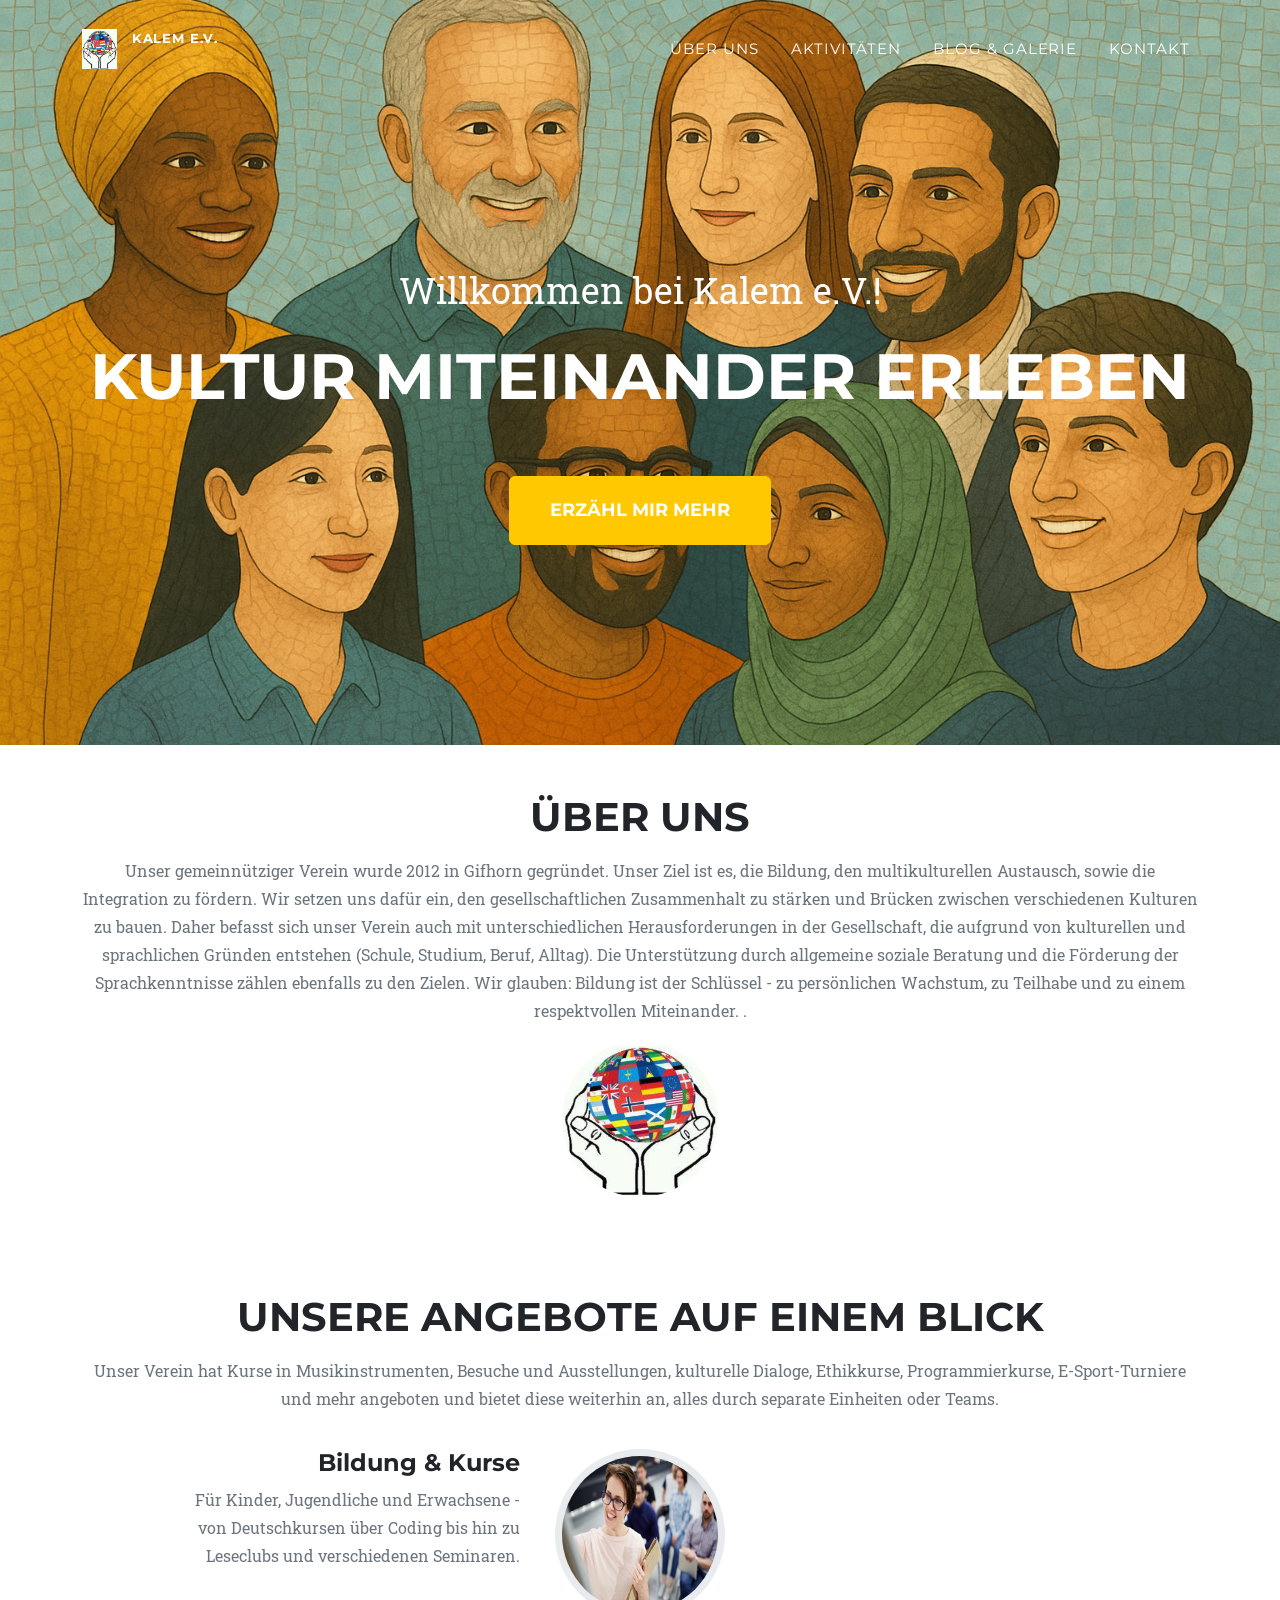
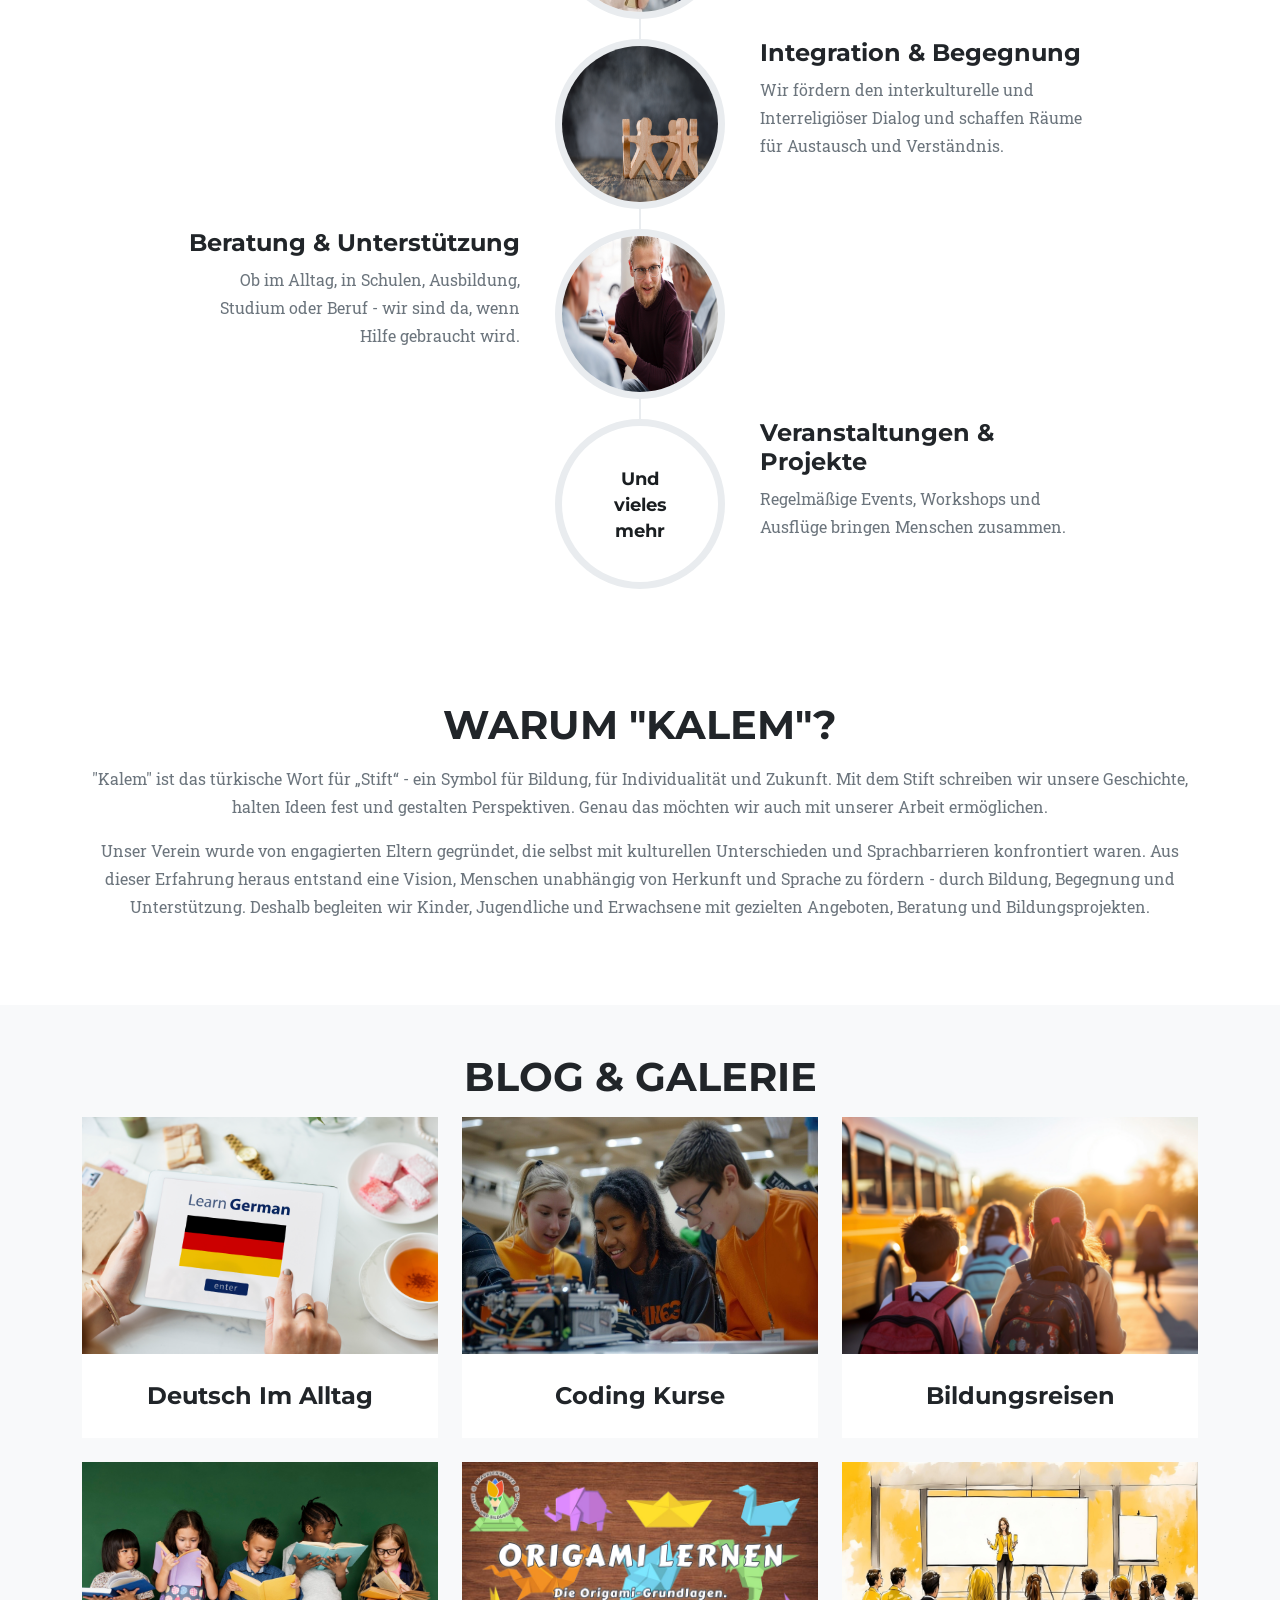
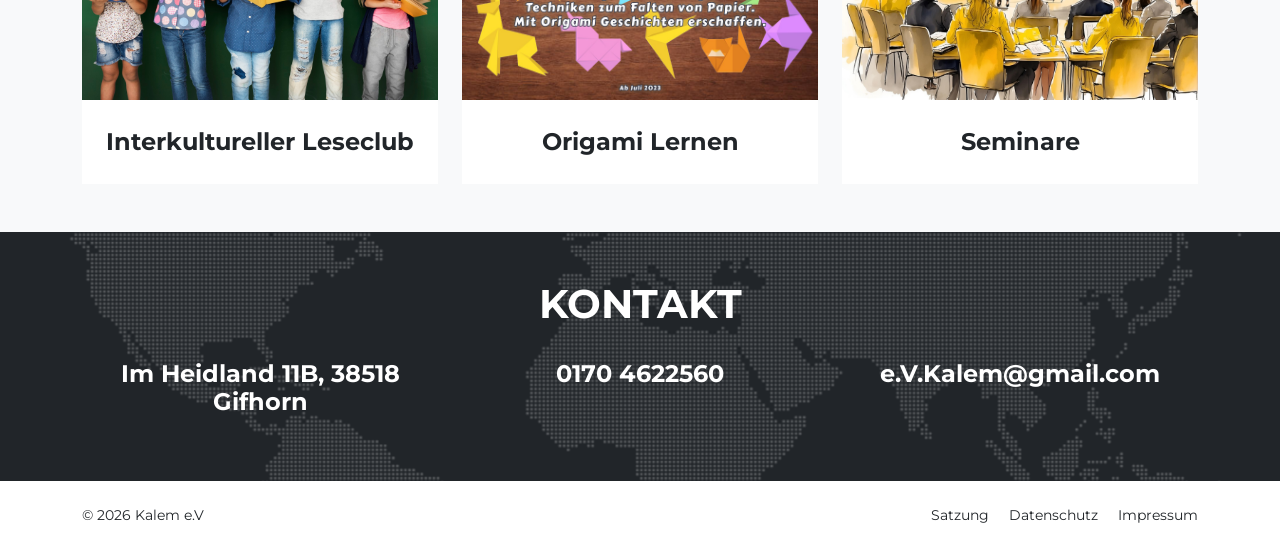
==== index.html @ 720f20ad "change theme" ====
<!DOCTYPE html>
<html lang="de">
<head>
    <meta charset="utf-8" />
    <meta name="viewport" content="width=device-width, initial-scale=1, shrink-to-fit=no" />
    <meta name="description" content="" />
    <meta name="author" content="NT" />
    <title>Kalem e.V.</title>
    <!-- Favicon-->
    <link rel="icon" type="image/x-icon" href="images/favicon.png" />
    <!-- Font Awesome icons (free version)-->
    <script src="https://use.fontawesome.com/releases/v6.3.0/js/all.js" crossorigin="anonymous"></script>
    <!-- Google fonts-->
    <link href="https://fonts.googleapis.com/css?family=Montserrat:400,700" rel="stylesheet" type="text/css" />
    <link href="https://fonts.googleapis.com/css?family=Roboto+Slab:400,100,300,700" rel="stylesheet" type="text/css" />
    <!-- Core theme CSS (includes Bootstrap)-->
    <link href="css/styles.css" rel="stylesheet" />
</head>
<body id="page-top">
<!-- Navigation-->
<nav class="navbar navbar-expand-lg navbar-dark fixed-top" id="mainNav">
    <div class="container">
        <a class="navbar-brand text-white" style="font-size: small" href="#page-top">
            <img src="images/logo.png" style="border: 0; float: left; margin-right: 15px" alt="">
            <span>Kalem e.V.</span>
        </a>
        <button class="navbar-toggler" type="button" data-bs-toggle="collapse" data-bs-target="#navbarResponsive" aria-controls="navbarResponsive" aria-expanded="false" aria-label="Toggle navigation">
            <i class="fas fa-bars ms-1"></i>
        </button>
        <div class="collapse navbar-collapse" id="navbarResponsive">
            <ul class="navbar-nav text-uppercase ms-auto py-4 py-lg-0">
                <li class="nav-item"><a class="nav-link" href="#about">Über Uns</a></li>
                <li class="nav-item"><a class="nav-link" href="#activity">Aktivitäten</a></li>
                <li class="nav-item"><a class="nav-link" href="#portfolio">Blog & Galerie</a></li>
                <li class="nav-item"><a class="nav-link" href="#contact">Kontakt</a></li>
            </ul>
        </div>
    </div>
</nav>
<!-- Masthead-->
<header class="masthead">
    <div class="container">
        <div class="masthead-subheading">Willkommen bei Kalem e.V.!</div>
        <div class="masthead-heading text-uppercase">Kultur Miteinander Erleben</div>
        <a class="btn btn-primary btn-xl text-uppercase" href="#about">erzähl mir mehr</a>
    </div>
</header>
<!-- About-->
<section class="page-section" id="about">
    <div class="container">
        <div class="text-center">
            <h2 class="section-heading text-uppercase">Über Uns</h2>
            <div class="timeline-body">
                <p class="text-muted">Unser gemeinnütziger Verein wurde 2012 in Gifhorn gegründet. Unser Ziel ist es, die Bildung, den
                    multikulturellen Austausch, sowie die Integration zu fördern.
                    Wir setzen uns dafür ein, den gesellschaftlichen Zusammenhalt zu stärken und Brücken zwischen
                    verschiedenen Kulturen zu bauen. Daher befasst sich unser Verein auch mit unterschiedlichen
                    Herausforderungen in der Gesellschaft, die aufgrund von kulturellen und sprachlichen Gründen
                    entstehen (Schule, Studium, Beruf, Alltag). Die Unterstützung durch allgemeine soziale Beratung
                    und die Förderung der Sprachkenntnisse zählen ebenfalls zu den Zielen.
                    Wir glauben: Bildung ist der Schlüssel - zu persönlichen Wachstum, zu Teilhabe und zu einem
                    respektvollen Miteinander. .</p>
            </div>
            <img class="rounded-circle img-fluid" src="images/logo.png" style="width: 156px; height: 156px" alt="..." />
        </div>
    </div>
</section>
<!-- Services-->
<section class="page-section" id="activity">
    <div class="container">
        <div class="text-center">
            <h2 class="section-heading text-uppercase">Unsere Angebote auf einem Blick </h2>
            <div class="timeline-body" style="padding-bottom: 20px">
                <p class="text-muted">Unser Verein hat Kurse in Musikinstrumenten, Besuche und Ausstellungen, kulturelle Dialoge, Ethikkurse, Programmierkurse, E-Sport-Turniere und mehr angeboten und bietet diese weiterhin an, alles durch separate Einheiten oder Teams.</p>
            </div>
        </div>
        <ul class="timeline">
            <li>
                <div class="timeline-image">
                    <img class="rounded-circle img-fluid" src="images/coach-by-whiteboard.jpg" alt="..." />
                </div>
                <div class="timeline-panel">
                    <div class="timeline-heading">
                        <h4 class="subheading">Bildung & Kurse</h4>
                    </div>
                    <div class="timeline-body"><p class="text-muted">Für Kinder, Jugendliche und Erwachsene - von Deutschkursen über Coding bis hin zu Leseclubs und verschiedenen Seminaren.</p></div>
                </div>
            </li>
            <li class="timeline-inverted">
                <div class="timeline-image"><img class="rounded-circle img-fluid" src="images/integration.jpg" alt="..." /></div>
                <div class="timeline-panel">
                    <div class="timeline-heading">
                        <h4 class="subheading">Integration & Begegnung</h4>
                    </div>
                    <div class="timeline-body"><p class="text-muted">Wir fördern den interkulturelle und Interreligiöser Dialog und schaffen Räume für Austausch und Verständnis.</p></div>
                </div>
            </li>
            <li>
                <div class="timeline-image"><img class="rounded-circle img-fluid" src="images/people-discussing.jpg" alt="..." /></div>
                <div class="timeline-panel">
                    <div class="timeline-heading">
                        <h4 class="subheading">Beratung & Unterstützung</h4>
                    </div>
                    <div class="timeline-body"><p class="text-muted">Ob im Alltag, in Schulen, Ausbildung, Studium oder Beruf - wir sind da, wenn Hilfe gebraucht wird.</p></div>
                </div>
            </li>
            <li class="timeline-inverted">
                <div class="timeline-image">
                    <h4 style="color: #1a1e21">
                        Und
                        <br />
                        vieles
                        <br />
                        mehr
                    </h4>
                </div>
                <div class="timeline-panel">
                    <div class="timeline-heading">
                        <h4 class="subheading">Veranstaltungen & Projekte</h4>
                    </div>
                    <div class="timeline-body"><p class="text-muted">Regelmäßige Events, Workshops und Ausflüge bringen Menschen zusammen.</p></div>
                </div>
            </li>
        </ul>
    </div>
</section>

<!-- Warum-->
<section class="page-section" id="warum">
    <div class="container">
        <div class="text-center">
            <h2 class="section-heading text-uppercase"> Warum "Kalem"?</h2>
            <div class="timeline-body" style="padding-bottom: 20px">
                <p class="text-muted">"Kalem" ist das türkische Wort für „Stift“ - ein Symbol für Bildung, für Individualität und Zukunft.
                    Mit dem Stift schreiben wir unsere Geschichte, halten Ideen fest und gestalten Perspektiven.
                    Genau das möchten wir auch mit unserer Arbeit ermöglichen.
                </p>

                <p class="text-muted">Unser Verein wurde von engagierten Eltern gegründet, die selbst mit kulturellen Unterschieden
                    und Sprachbarrieren konfrontiert waren. Aus dieser Erfahrung heraus entstand eine Vision,
                    Menschen unabhängig von Herkunft und Sprache zu fördern - durch Bildung, Begegnung und
                    Unterstützung. Deshalb begleiten wir Kinder, Jugendliche und Erwachsene mit gezielten
                    Angeboten, Beratung und Bildungsprojekten.</p>
            </div>
        </div>
    </div>
</section>
<!-- Portfolio Grid-->
<section class="page-section bg-light" id="portfolio">
    <div class="container">
        <div class="text-center">
            <h2 class="section-heading text-uppercase">Blog & Galerie</h2>
        </div>
        <div class="row">
            <div class="col-lg-4 col-sm-6 mb-4">
                <!-- Portfolio item 1-->
                <div class="portfolio-item">
                    <a class="portfolio-link" onclick="onBlogClick('deutschImAlltag')" data-bs-toggle="modal" href="#portfolioModal">
                        <div class="portfolio-hover">
                            <div class="portfolio-hover-content"><i class="fas fa-plus fa-3x"></i></div>
                        </div>
                        <img class="img-fluid" src="images/blog/deutsch-im-alltag/00-deutsch-im-alltag.png" alt="..." />
                    </a>
                    <div class="portfolio-caption">
                        <div class="portfolio-caption-heading">Deutsch Im Alltag</div>
                    </div>
                </div>
            </div>
            <div class="col-lg-4 col-sm-6 mb-4">
                <!-- Portfolio item 2-->
                <div class="portfolio-item">
                    <a class="portfolio-link" onclick="onBlogClick('codingKurse')" data-bs-toggle="modal" href="#portfolioModal">
                        <div class="portfolio-hover">
                            <div class="portfolio-hover-content"><i class="fas fa-plus fa-3x"></i></div>
                        </div>
                        <img class="img-fluid" src="images/blog/coding-course/00-coding-course.png" alt="..." />
                    </a>
                    <div class="portfolio-caption">
                        <div class="portfolio-caption-heading">Coding Kurse</div>
                    </div>
                </div>
            </div>
            <div class="col-lg-4 col-sm-6 mb-4">
                <!-- Portfolio item 3-->
                <div class="portfolio-item">
                    <a class="portfolio-link" onclick="onBlogClick('bildungsReisen')" data-bs-toggle="modal" href="#portfolioModal">
                        <div class="portfolio-hover">
                            <div class="portfolio-hover-content"><i class="fas fa-plus fa-3x"></i></div>
                        </div>
                        <img class="img-fluid" src="images/blog/bildungsreisen/00-bildungsreisen.png" alt="..." />
                    </a>
                    <div class="portfolio-caption">
                        <div class="portfolio-caption-heading">Bildungsreisen</div>
                    </div>
                </div>
            </div>
            <div class="col-lg-4 col-sm-6 mb-4 mb-sm-0">
                <!-- Portfolio item 5-->
                <div class="portfolio-item">
                    <a class="portfolio-link" onclick="onBlogClick('InterkulturellerLeseclub')" data-bs-toggle="modal" href="#portfolioModal">
                        <div class="portfolio-hover">
                            <div class="portfolio-hover-content"><i class="fas fa-plus fa-3x"></i></div>
                        </div>
                        <img class="img-fluid" src="images/blog/interkultureller-leseclub/00-interkultureller-leseclub.jpg" alt="..." />
                    </a>
                    <div class="portfolio-caption">
                        <div class="portfolio-caption-heading">Interkultureller Leseclub</div>
                    </div>
                </div>
            </div>
            <div class="col-lg-4 col-sm-6 mb-4 mb-lg-0">
                <!-- Portfolio item 4-->
                <div class="portfolio-item">
                    <a class="portfolio-link" onclick="onBlogClick('origamiCourse')" data-bs-toggle="modal" href="#portfolioModal">
                        <div class="portfolio-hover">
                            <div class="portfolio-hover-content"><i class="fas fa-plus fa-3x"></i></div>
                        </div>
                        <img class="img-fluid" src="images/blog/origami-course/00-origami-course.png" alt="..." />
                    </a>
                    <div class="portfolio-caption">
                        <div class="portfolio-caption-heading">Origami Lernen</div>
                    </div>
                </div>
            </div>
            <div class="col-lg-4 col-sm-6">
                <!-- Portfolio item 6-->
                <div class="portfolio-item">
                    <a class="portfolio-link" onclick="onBlogClick('seminare')" data-bs-toggle="modal" href="#portfolioModal">
                        <div class="portfolio-hover">
                            <div class="portfolio-hover-content"><i class="fas fa-plus fa-3x"></i></div>
                        </div>
                        <img class="img-fluid" src="images/blog/seminare/00-seminare.jpg" alt="..." />
                    </a>
                    <div class="portfolio-caption">
                        <div class="portfolio-caption-heading">Seminare</div>
                    </div>
                </div>
            </div>
        </div>
    </div>
</section>

<!-- Contact-->
<section class="page-section" id="contact">
    <div class="container">
        <div class="text-center">
            <h2 class="section-heading text-uppercase">KONTAKT</h2>
        </div>
        <div class="row text-center">
            <div class="col-md-4">
                        <span class="fa-stack fa-4x">
                            <i class="fas fa-location-dot fa-stack-1x fa-inverse"></i>
                        </span>
                <h4 class="my-3 text-white">Im Heidland 11B, 38518 Gifhorn</h4>
            </div>
            <div class="col-md-4">
                        <span class="fa-stack fa-4x">
                            <i class="fas fa-phone fa-stack-1x fa-inverse"></i>
                        </span>
                <h4 class="my-3 text-white">0170 4622560</h4>
            </div>
            <div class="col-md-4">
                        <span class="fa-stack fa-4x">
                            <i class="fas fa-at fa-stack-1x fa-inverse"></i>
                        </span>
                <h4 class="my-3 text-white">e.V.Kalem@gmail.com</h4>
            </div>
        </div>
    </div>
</section>
<!-- Footer-->
<footer class="footer py-4">
    <div class="container">
        <div class="row align-items-center">
            <div class="col-lg-4 text-lg-start">&copy; <span id="year">2025</span> Kalem e.V</div>
            <div class="col-lg-4 my-3 my-lg-0">
                <!--<a class="btn btn-dark btn-social mx-2" href="#!" aria-label="Twitter"><i class="fab fa-twitter"></i></a>
                <a class="btn btn-dark btn-social mx-2" href="#!" aria-label="Facebook"><i class="fab fa-facebook-f"></i></a>
                <a class="btn btn-dark btn-social mx-2" href="#!" aria-label="LinkedIn"><i class="fab fa-linkedin-in"></i></a>-->
            </div>
            <div class="col-lg-4 text-lg-end">
                <a class="link-dark text-decoration-none me-3" data-bs-toggle="modal" href="#satzungModal">Satzung</a>
                <a class="link-dark text-decoration-none me-3" data-bs-toggle="modal" href="#datenschutzModal">Datenschutz</a>
                <a class="link-dark text-decoration-none" data-bs-toggle="modal" href="#impressumModal">Impressum</a>
            </div>
        </div>
    </div>
</footer>

<!-- MODALS --------------------------------------------------------------------------------------------------->

<!-- Blog & Gallery modal popup-->
<div class="portfolio-modal modal fade" id="portfolioModal" tabindex="-1" role="dialog" aria-hidden="true">
    <div class="modal-dialog">
        <div class="modal-content">
            <div class="close-modal" data-bs-dismiss="modal" style="z-index: 1; position: absolute;">
                <img src="images/close-icon.svg" alt="Close modal" />
            </div>
            <div class="container">
                <div class="row justify-content-center">
                    <div class="col-lg-8">
                        <div class="modal-body">
                            <h2 id="blog-modal-title" class="text-uppercase"></h2>
                            <img id="blog-modal-image" class="img-fluid d-block mx-auto" src="" alt="..." />
                            <div class="d-flex justify-content-between" style="margin-bottom: 1rem">
                                <button type="button" class="btn btn-outline-dark" onclick="showPrevBlogImage()">
                                    <i class="fas fa-angle-left"></i>
                                    <i class="fas fa-angle-left"></i>
                                    <i class="fas fa-angle-left"></i>
                                </button>
                                <h4 id="image-number"></h4>
                                <button type="button" class="btn btn-outline-dark" onclick="showNextBlogImage()">
                                    <i class="fas fa-angle-right"></i>
                                    <i class="fas fa-angle-right"></i>
                                    <i class="fas fa-angle-right"></i>
                                </button>
                            </div>
                            <p id="blog-modal-description"></p>
                            <div class="modal-footer d-flex justify-content-between">
                                <div class="blog-share d-flex"></div>
                                <span class="date">
                                            <i class="far fa-calendar-alt"></i>
                                            <span id="blog-modal-date"></span>
                                        </span>
                            </div>
                            <button class="btn btn-primary btn-xl text-uppercase" data-bs-dismiss="modal" type="button">
                                <i class="fas fa-xmark me-1"></i>
                                Schließen
                            </button>
                        </div>
                    </div>
                </div>
            </div>
        </div>
    </div>
</div>

<!-- Satzung modal popup-->
<div class="portfolio-modal modal fade" id="satzungModal" tabindex="-1" role="dialog" aria-hidden="true">
    <div class="modal-dialog">
        <div class="modal-content">
            <div class="close-modal" data-bs-dismiss="modal" style="z-index: 1; position: absolute;">
                <img src="images/close-icon.svg" alt="Close modal" />
            </div>
            <div class="container">
                <div class="row justify-content-center">
                    <div class="col-lg-8">
                        <div class="modal-body">
                            <h2 class="text-uppercase">Satzung</h2>
                            <p>---</p>
                            <h3>§1</h3>
                            <h3>---</h3>
                            <p><strong>1.</strong> ---<br>
                                <strong>2</strong>. ---<br>
                            </p>
                            <h3>§2</h3>
                            <h3>---</h3>
                            <p>---</p>
                            <button class="btn btn-primary btn-xl text-uppercase" data-bs-dismiss="modal" type="button">
                                <i class="fas fa-xmark me-1"></i>
                                schließen
                            </button>
                        </div>
                    </div>
                </div>
            </div>
        </div>
    </div>
</div>

<!-- Datenschutz modal popup-->
<div class="portfolio-modal modal fade" id="datenschutzModal" tabindex="-1" role="dialog" aria-hidden="true">
    <div class="modal-dialog">
        <div class="modal-content">
            <div class="close-modal" data-bs-dismiss="modal" style="z-index: 1; position: absolute;">
                <img src="images/close-icon.svg" alt="Close modal" />
            </div>
            <div class="container">
                <div class="row justify-content-center">
                    <div class="col-lg-8">
                        <div class="modal-body">
                            <h2 class="text-uppercase">Datenschutz</h2>
                            <p class="item-intro text-muted">---</p>
                            <button class="btn btn-primary btn-xl text-uppercase" data-bs-dismiss="modal" type="button">
                                <i class="fas fa-xmark me-1"></i>
                                schließen
                            </button>
                        </div>
                    </div>
                </div>
            </div>
        </div>
    </div>
</div>

<!-- Impressum modal popup-->
<div class="portfolio-modal modal fade" id="impressumModal" tabindex="-1" role="dialog" aria-hidden="true">
    <div class="modal-dialog">
        <div class="modal-content">
            <div class="close-modal" data-bs-dismiss="modal" style="z-index: 1; position: absolute;">
                <img src="images/close-icon.svg" alt="Close modal" />
            </div>
            <div class="container">
                <div class="row justify-content-center">
                    <div class="col-lg-8">
                        <div class="modal-body">
                            <h2 class="text-uppercase">Impressum</h2>
                            <p class="item-intro text-muted">---</p>
                            <button class="btn btn-primary btn-xl text-uppercase" data-bs-dismiss="modal" type="button">
                                <i class="fas fa-xmark me-1"></i>
                                schließen
                            </button>
                        </div>
                    </div>
                </div>
            </div>
        </div>
    </div>
</div>

<!-- Bootstrap core JS -->
<script src="https://cdn.jsdelivr.net/npm/bootstrap@5.2.3/dist/js/bootstrap.bundle.min.js"></script>
<!-- Core JS -->
<script src="js/blog.js"></script>
<script src="js/scripts.js"></script>
<!-- * * * * * * * * * * * * * * * * * * * * * * * * * * * * * * * * * * * * * * * * -->
</body>
</html>
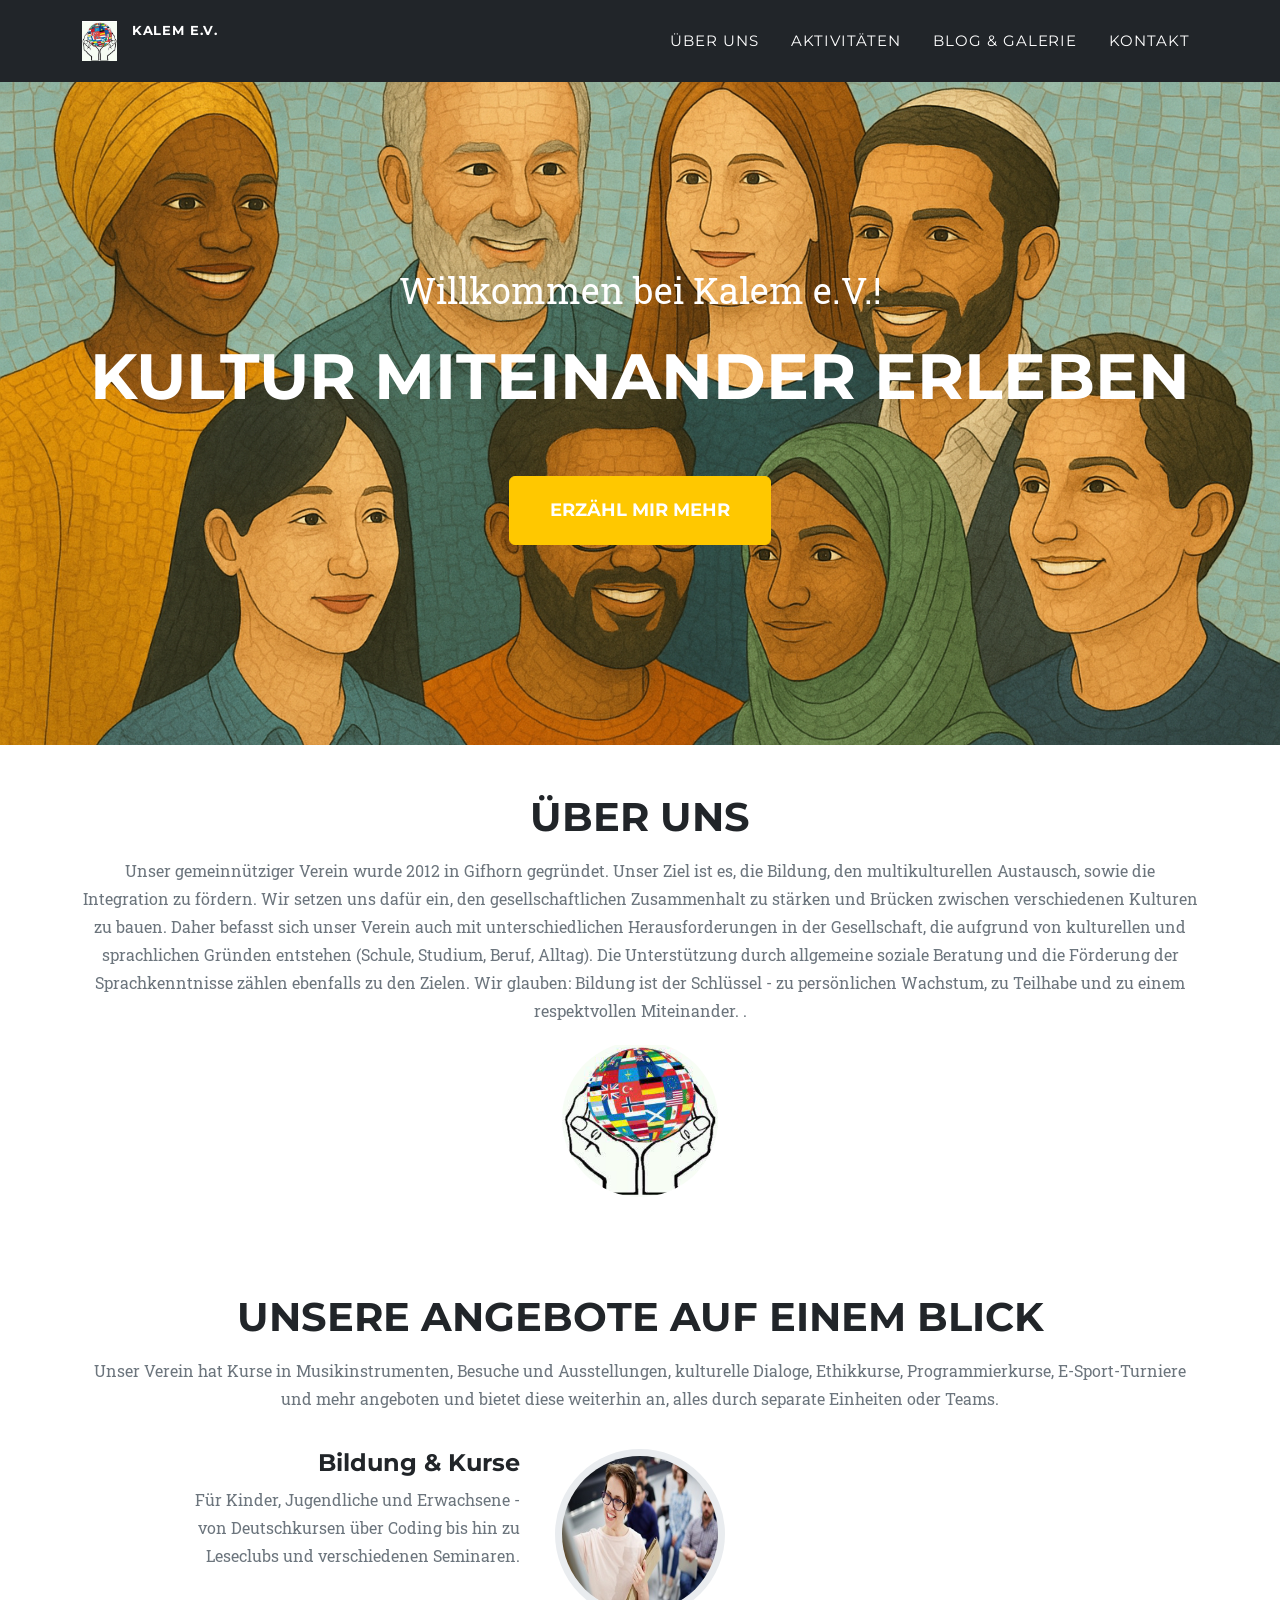
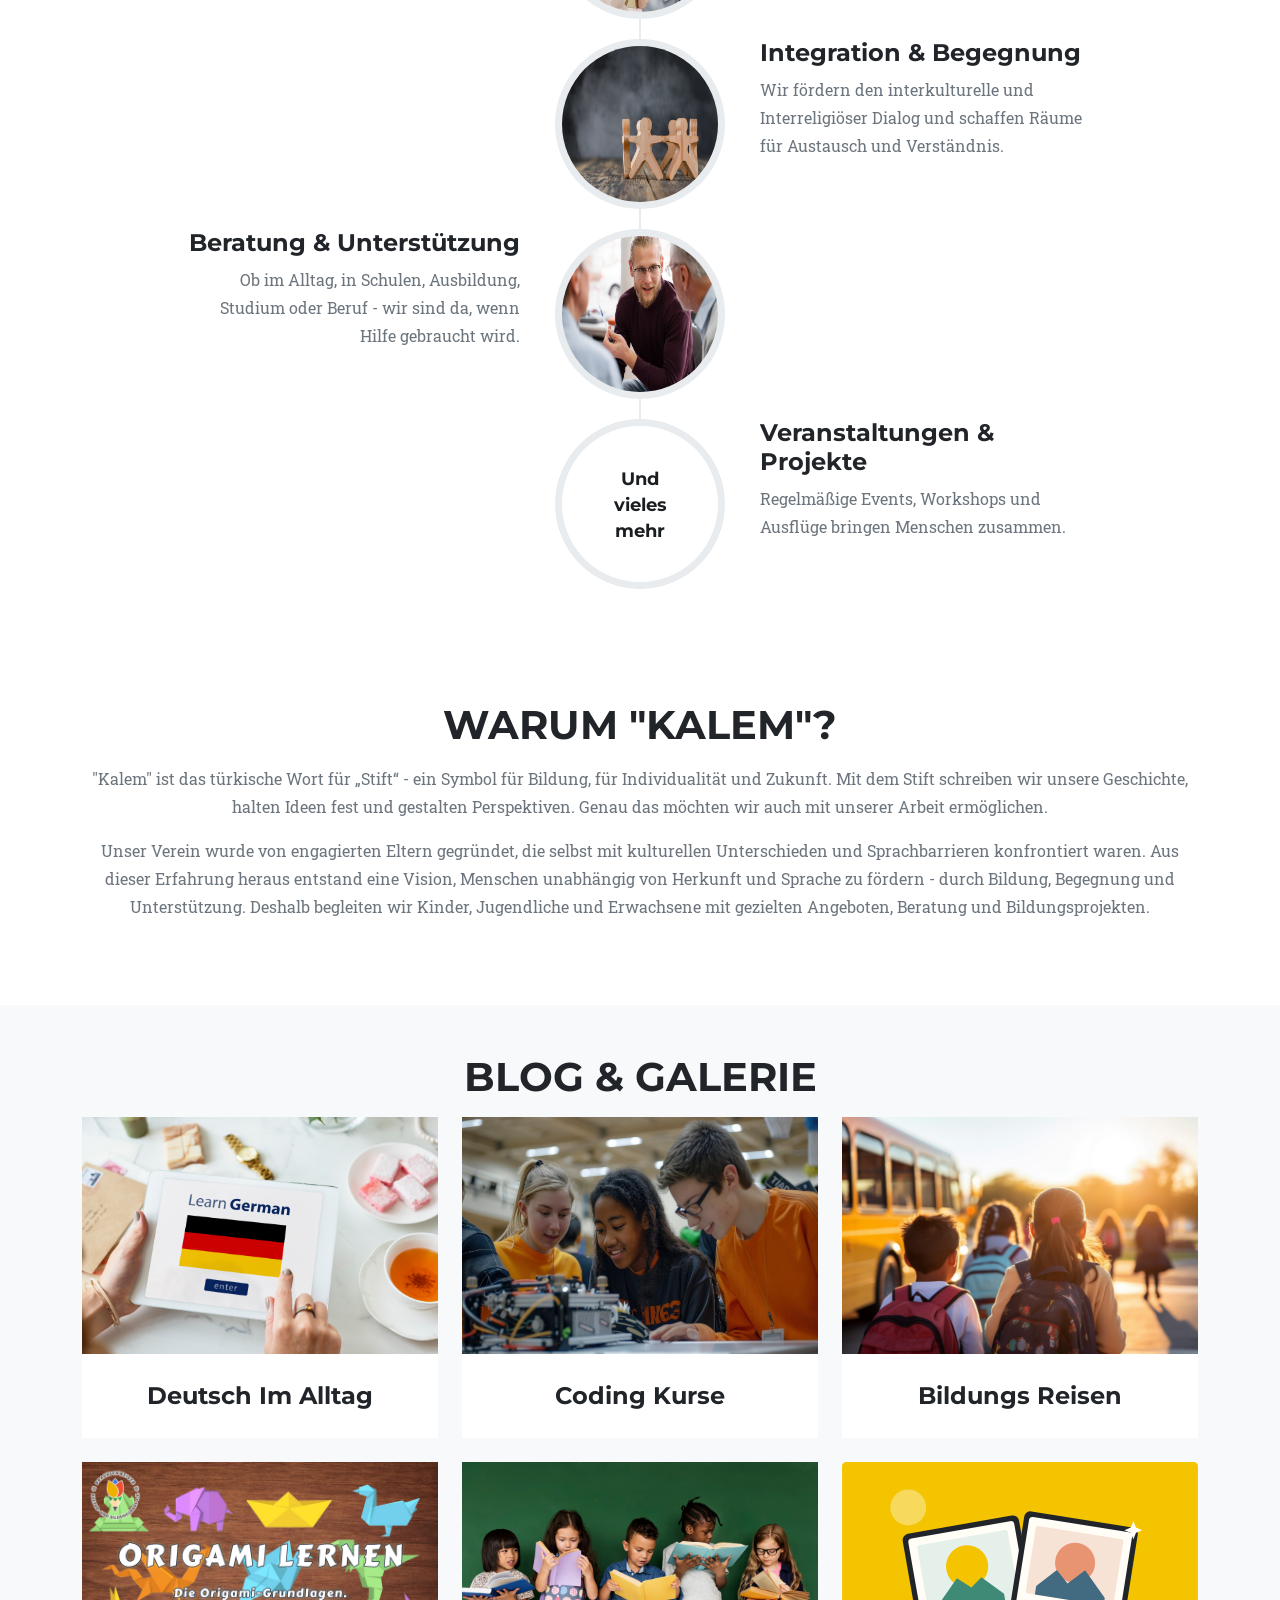
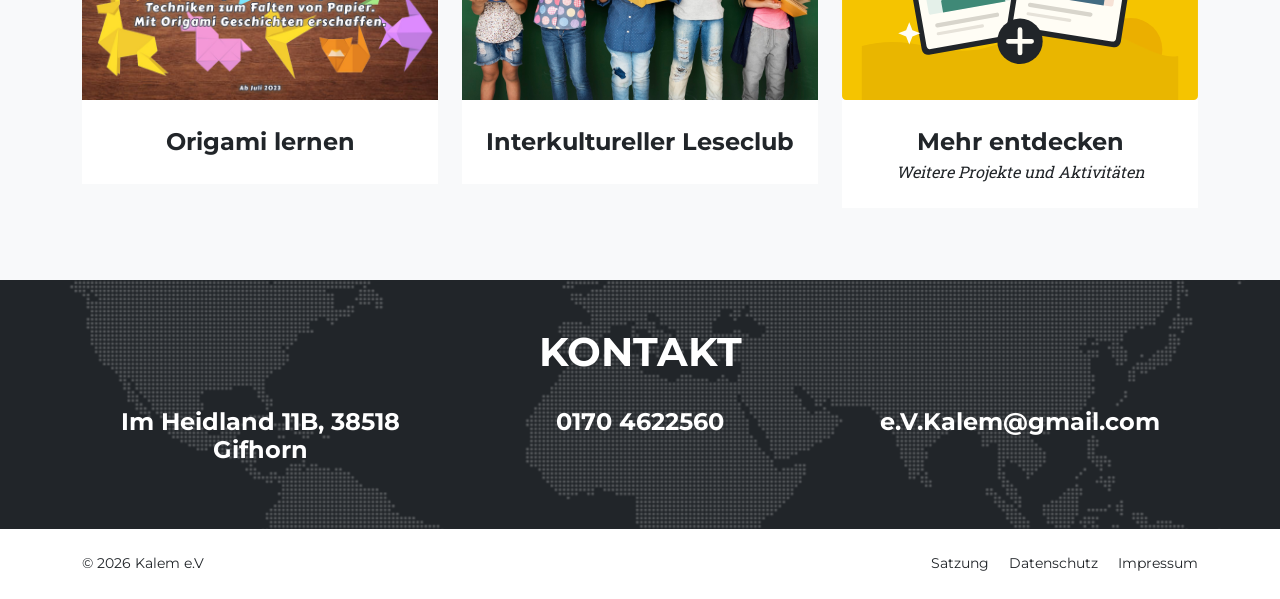
==== commit 64ffb8de: "add datenschutz" ====
--- a/index.html
+++ b/index.html
@@ -151,88 +151,19 @@
         <div class="text-center">
             <h2 class="section-heading text-uppercase">Blog & Galerie</h2>
         </div>
-        <div class="row">
+        <div class="row" id="portfolio-items" aria-live="polite">
+            <p class="col-12 text-center portfolio-loading">Beiträge werden geladen...</p>
             <div class="col-lg-4 col-sm-6 mb-4">
-                <!-- Portfolio item 1-->
                 <div class="portfolio-item">
-                    <a class="portfolio-link" onclick="onBlogClick('deutschImAlltag')" data-bs-toggle="modal" href="#portfolioModal">
+                    <a class="portfolio-link portfolio-more" href="#allPortfolioModal" data-bs-toggle="modal" aria-label="Alle Projekte anzeigen">
                         <div class="portfolio-hover">
                             <div class="portfolio-hover-content"><i class="fas fa-plus fa-3x"></i></div>
                         </div>
-                        <img class="img-fluid" src="images/blog/deutsch-im-alltag/00-deutsch-im-alltag.png" alt="..." />
+                        <img class="img-fluid" src="images/blog/more-projects.svg" alt="Illustration weiterer Projekte" />
                     </a>
                     <div class="portfolio-caption">
-                        <div class="portfolio-caption-heading">Deutsch Im Alltag</div>
-                    </div>
-                </div>
-            </div>
-            <div class="col-lg-4 col-sm-6 mb-4">
-                <!-- Portfolio item 2-->
-                <div class="portfolio-item">
-                    <a class="portfolio-link" onclick="onBlogClick('codingKurse')" data-bs-toggle="modal" href="#portfolioModal">
-                        <div class="portfolio-hover">
-                            <div class="portfolio-hover-content"><i class="fas fa-plus fa-3x"></i></div>
-                        </div>
-                        <img class="img-fluid" src="images/blog/coding-course/00-coding-course.png" alt="..." />
-                    </a>
-                    <div class="portfolio-caption">
-                        <div class="portfolio-caption-heading">Coding Kurse</div>
-                    </div>
-                </div>
-            </div>
-            <div class="col-lg-4 col-sm-6 mb-4">
-                <!-- Portfolio item 3-->
-                <div class="portfolio-item">
-                    <a class="portfolio-link" onclick="onBlogClick('bildungsReisen')" data-bs-toggle="modal" href="#portfolioModal">
-                        <div class="portfolio-hover">
-                            <div class="portfolio-hover-content"><i class="fas fa-plus fa-3x"></i></div>
-                        </div>
-                        <img class="img-fluid" src="images/blog/bildungsreisen/00-bildungsreisen.png" alt="..." />
-                    </a>
-                    <div class="portfolio-caption">
-                        <div class="portfolio-caption-heading">Bildungsreisen</div>
-                    </div>
-                </div>
-            </div>
-            <div class="col-lg-4 col-sm-6 mb-4 mb-sm-0">
-                <!-- Portfolio item 5-->
-                <div class="portfolio-item">
-                    <a class="portfolio-link" onclick="onBlogClick('InterkulturellerLeseclub')" data-bs-toggle="modal" href="#portfolioModal">
-                        <div class="portfolio-hover">
-                            <div class="portfolio-hover-content"><i class="fas fa-plus fa-3x"></i></div>
-                        </div>
-                        <img class="img-fluid" src="images/blog/interkultureller-leseclub/00-interkultureller-leseclub.jpg" alt="..." />
-                    </a>
-                    <div class="portfolio-caption">
-                        <div class="portfolio-caption-heading">Interkultureller Leseclub</div>
-                    </div>
-                </div>
-            </div>
-            <div class="col-lg-4 col-sm-6 mb-4 mb-lg-0">
-                <!-- Portfolio item 4-->
-                <div class="portfolio-item">
-                    <a class="portfolio-link" onclick="onBlogClick('origamiCourse')" data-bs-toggle="modal" href="#portfolioModal">
-                        <div class="portfolio-hover">
-                            <div class="portfolio-hover-content"><i class="fas fa-plus fa-3x"></i></div>
-                        </div>
-                        <img class="img-fluid" src="images/blog/origami-course/00-origami-course.png" alt="..." />
-                    </a>
-                    <div class="portfolio-caption">
-                        <div class="portfolio-caption-heading">Origami Lernen</div>
-                    </div>
-                </div>
-            </div>
-            <div class="col-lg-4 col-sm-6">
-                <!-- Portfolio item 6-->
-                <div class="portfolio-item">
-                    <a class="portfolio-link" onclick="onBlogClick('seminare')" data-bs-toggle="modal" href="#portfolioModal">
-                        <div class="portfolio-hover">
-                            <div class="portfolio-hover-content"><i class="fas fa-plus fa-3x"></i></div>
-                        </div>
-                        <img class="img-fluid" src="images/blog/seminare/00-seminare.jpg" alt="..." />
-                    </a>
-                    <div class="portfolio-caption">
-                        <div class="portfolio-caption-heading">Seminare</div>
+                        <div class="portfolio-caption-heading">Mehr entdecken</div>
+                        <div class="portfolio-caption-subheading">Weitere Projekte und Aktivitäten</div>
                     </div>
                 </div>
             </div>
@@ -368,6 +299,64 @@
     </div>
 </div>
 
+<!-- All portfolio items modal-->
+<div class="portfolio-modal modal fade" id="allPortfolioModal" tabindex="-1" role="dialog" aria-hidden="true">
+    <div class="modal-dialog modal-xl">
+        <div class="modal-content">
+            <button class="close-modal" type="button" aria-label="Schließen" onclick="closeAllProjectsModal()" style="z-index: 1; position: absolute;">
+                <img src="images/close-icon.svg" alt="Close modal" />
+            </button>
+            <div class="container-fluid" id="all-project-list-view">
+                <div class="modal-body">
+                    <h2 class="text-uppercase">Alle Projekte</h2>
+                    <div class="row" id="all-portfolio-items" aria-live="polite">
+                        <p class="col-12 text-center all-portfolio-loading">Beiträge werden geladen...</p>
+                    </div>
+                    <button class="btn btn-primary btn-xl text-uppercase" data-bs-dismiss="modal" type="button">
+                        <i class="fas fa-xmark me-1"></i>
+                        Schließen
+                    </button>
+                </div>
+            </div>
+            <div class="container d-none" id="all-project-detail-view">
+                <div class="row justify-content-center">
+                    <div class="col-lg-8">
+                        <div class="modal-body">
+                            <h2 id="all-project-title" class="text-uppercase"></h2>
+                            <img id="all-project-image" class="img-fluid d-block mx-auto" src="" alt="" />
+                            <div class="d-flex justify-content-between" style="margin-bottom: 1rem">
+                                <button type="button" class="btn btn-outline-dark" onclick="showPrevBlogImage()">
+                                    <i class="fas fa-angle-left"></i>
+                                    <i class="fas fa-angle-left"></i>
+                                    <i class="fas fa-angle-left"></i>
+                                </button>
+                                <h4 id="all-project-image-number"></h4>
+                                <button type="button" class="btn btn-outline-dark" onclick="showNextBlogImage()">
+                                    <i class="fas fa-angle-right"></i>
+                                    <i class="fas fa-angle-right"></i>
+                                    <i class="fas fa-angle-right"></i>
+                                </button>
+                            </div>
+                            <p id="all-project-description"></p>
+                            <div class="modal-footer d-flex justify-content-between">
+                                <div class="blog-share d-flex"></div>
+                                <span class="date">
+                                    <i class="far fa-calendar-alt"></i>
+                                    <span id="all-project-date"></span>
+                                </span>
+                            </div>
+                            <button class="btn btn-primary btn-xl text-uppercase" type="button" onclick="showAllProjectsList()">
+                                <i class="fas fa-arrow-left me-1"></i>
+                                Zurück zu allen Projekten
+                            </button>
+                        </div>
+                    </div>
+                </div>
+            </div>
+        </div>
+    </div>
+</div>
+
 <!-- Datenschutz modal popup-->
 <div class="portfolio-modal modal fade" id="datenschutzModal" tabindex="-1" role="dialog" aria-hidden="true">
     <div class="modal-dialog">
@@ -380,7 +369,39 @@
                     <div class="col-lg-8">
                         <div class="modal-body">
                             <h2 class="text-uppercase">Datenschutz</h2>
-                            <p class="item-intro text-muted">---</p>
+                            <br>
+                            <h3>1. Verantwortlicher</h3>
+                            <p>Verantwortlicher im Sinne der Datenschutz-Grundverordnung (DSGVO) ist:</p>
+                            <p><strong>Kalem e&#46;V&#46;</strong></p>
+                            <p>Im Heidland 11B, 38518 Gifhor</p>
+                            <p>Vertreten durch den Vorstand: </p>
+                            <p>E-Mail: e.V.Kalem@gmail.com</p>
+                            <h3>2. Allgemeine Hinweise</h3>
+                            <p>Der Schutz Ihrer persönlichen Daten ist uns wichtig. Diese Website kann in der Regel ohne Angabe personenbezogener Daten genutzt werden. Soweit auf unseren Seiten personenbezogene Daten erhoben werden, erfolgt dies stets auf freiwilliger Basis.</p>
+                            <p>Wir behandeln Ihre personenbezogenen Daten vertraulich und entsprechend der gesetzlichen Datenschutzvorschriften (insbesondere DSGVO und BDSG) sowie dieser Datenschutzerklärung.</p>
+                            <h3>3. Hosting</h3>
+                            <p>Unsere Website wird über GitHub Pages gehostet.</p>
+                            <p>Anbieter ist GitHub Inc., 88 Colin P Kelly Jr St, San Francisco, CA 94107, USA.</p>
+                            <p>GitHub verarbeitet zur Bereitstellung der Website technische Daten (z. B. IP-Adressen) in Server-Logfiles. Diese Daten werden ausschließlich zum Zweck des sicheren und effizienten Betriebs der Website verwendet. Weitere Informationen finden Sie in der Datenschutzerklärung von GitHub:</p>
+                            <p><a href="https://docs.github.com/en/site-policy/privacy-policies/github-privacy-statement">https://docs.github.com/en/site-policy/privacy-policies/github-privacy-statement</a></p>
+                            <h3>4. Datenerhebung auf dieser Website</h3>
+                            <p>Wir erheben oder speichern keine personenbezogenen Daten der Besucher.</p>
+                            <p>Es gibt keine Kontaktformulare, keine Registrierungsmöglichkeiten und keine Analyse- oder Tracking-Tools.</p>
+                            <h3>5. Cookies</h3>
+                            <p>Unsere Website verwendet keine Cookies.</p>
+                            <h3>6. Eingebettete Inhalte und externe Dienste</h3>
+                            <p>Auf dieser Website sind keine eingebetteten Inhalte (z. B. Videos, Karten, etc.) integriert.</p>
+                            <p>Wir verlinken lediglich auf unser Instagram-Profil. Beim Anklicken des Links wird der Dienst von Instagram aufgerufen. Bitte beachten Sie die Datenschutzbestimmungen von Instagram (Meta Platforms Ireland Ltd., Dublin, Irland):</p>
+                            <p><a href="https://privacycenter.instagram.com/policy">https://privacycenter.instagram.com/policy</a></p>
+                            <h3>7. Ihre Rechte auf Auskunft, Berichtigung, Sperre, Löschung und Widerspruch</h3>
+                            <p>Sie haben das Recht, jederzeit Auskunft über Ihre bei uns gespeicherten personenbezogenen Daten zu erhalten. Ebenso haben Sie das Recht auf:</p>
+                            <p>• Recht auf Auskunft (§15 DSVGO): Sie können eine Bestätigung darüber verlangen, ob Ihre Daten verarbeitet werden. </p>
+                            <p>• Recht auf Löschung (§17 DSVGO): Sofern Sie Ihre Einwilligung widerrufen haben oder Widerspruch gegen die Verarbeitung Ihrer personenbezogenen Daten eingelegt haben (und keine vorrangigen Gründe für die Verarbeitung vorliegen), oder Ihre personenbezogenen Daten für die Zwecke der Verarbeitung nicht mehr notwendig sind oder eine entsprechende Verpflichtung besteht oder Ihre personenbezogenen Daten unrechtmäßig verarbeitet wurden, haben Sie das Recht, die Löschung Ihrer zu verlangen.</p>
+                            <p>• Recht auf Einschränkung der Verarbeitung (§18 DSVGO): Sie haben das Recht, die Einschränkung der Verarbeitung Ihrer personenbezogenen Daten zu verlangen.</p>
+                            <p>Um Ihre Recht aus der DSGVO geltend zu machen, können Sie uns kontaktieren per E-Mail: e.V.Kalem@gmail.com</p>
+                            <h3>8. Änderungen dieser Datenschutzerklärung</h3>
+                            <p>Wir behalten uns vor, diese Datenschutzerklärung gelegentlich anzupassen, um sie an aktuelle rechtliche Anforderungen oder Änderungen unserer Website anzupassen.</p>
+                            <p>Für Ihren erneuten Besuch gilt dann die jeweils aktuelle Version.</p>
                             <button class="btn btn-primary btn-xl text-uppercase" data-bs-dismiss="modal" type="button">
                                 <i class="fas fa-xmark me-1"></i>
                                 schließen
@@ -405,7 +426,18 @@
                     <div class="col-lg-8">
                         <div class="modal-body">
                             <h2 class="text-uppercase">Impressum</h2>
-                            <p class="item-intro text-muted">---</p>
+                            <p><strong>Kalem e.V.</strong></p>
+                            <p>Im Heidland 11B </p>
+                            <p>38518 Gifhorn</p>
+                            <br>
+                            <p>Vertreten durch den Vorstand:</p>
+                            <p> (1. Vorsitzender)</p>
+                            <br>
+                            <p>E-Mail: e.V.Kalem@gmail.com</p>
+                            <p>Telefon: 0170 462 25 60</p>
+                            <br>
+                            <p>Eingetragen im Vereinsregister:</p>
+                            <p>Amtsgericht ...</p>
                             <button class="btn btn-primary btn-xl text-uppercase" data-bs-dismiss="modal" type="button">
                                 <i class="fas fa-xmark me-1"></i>
                                 schließen
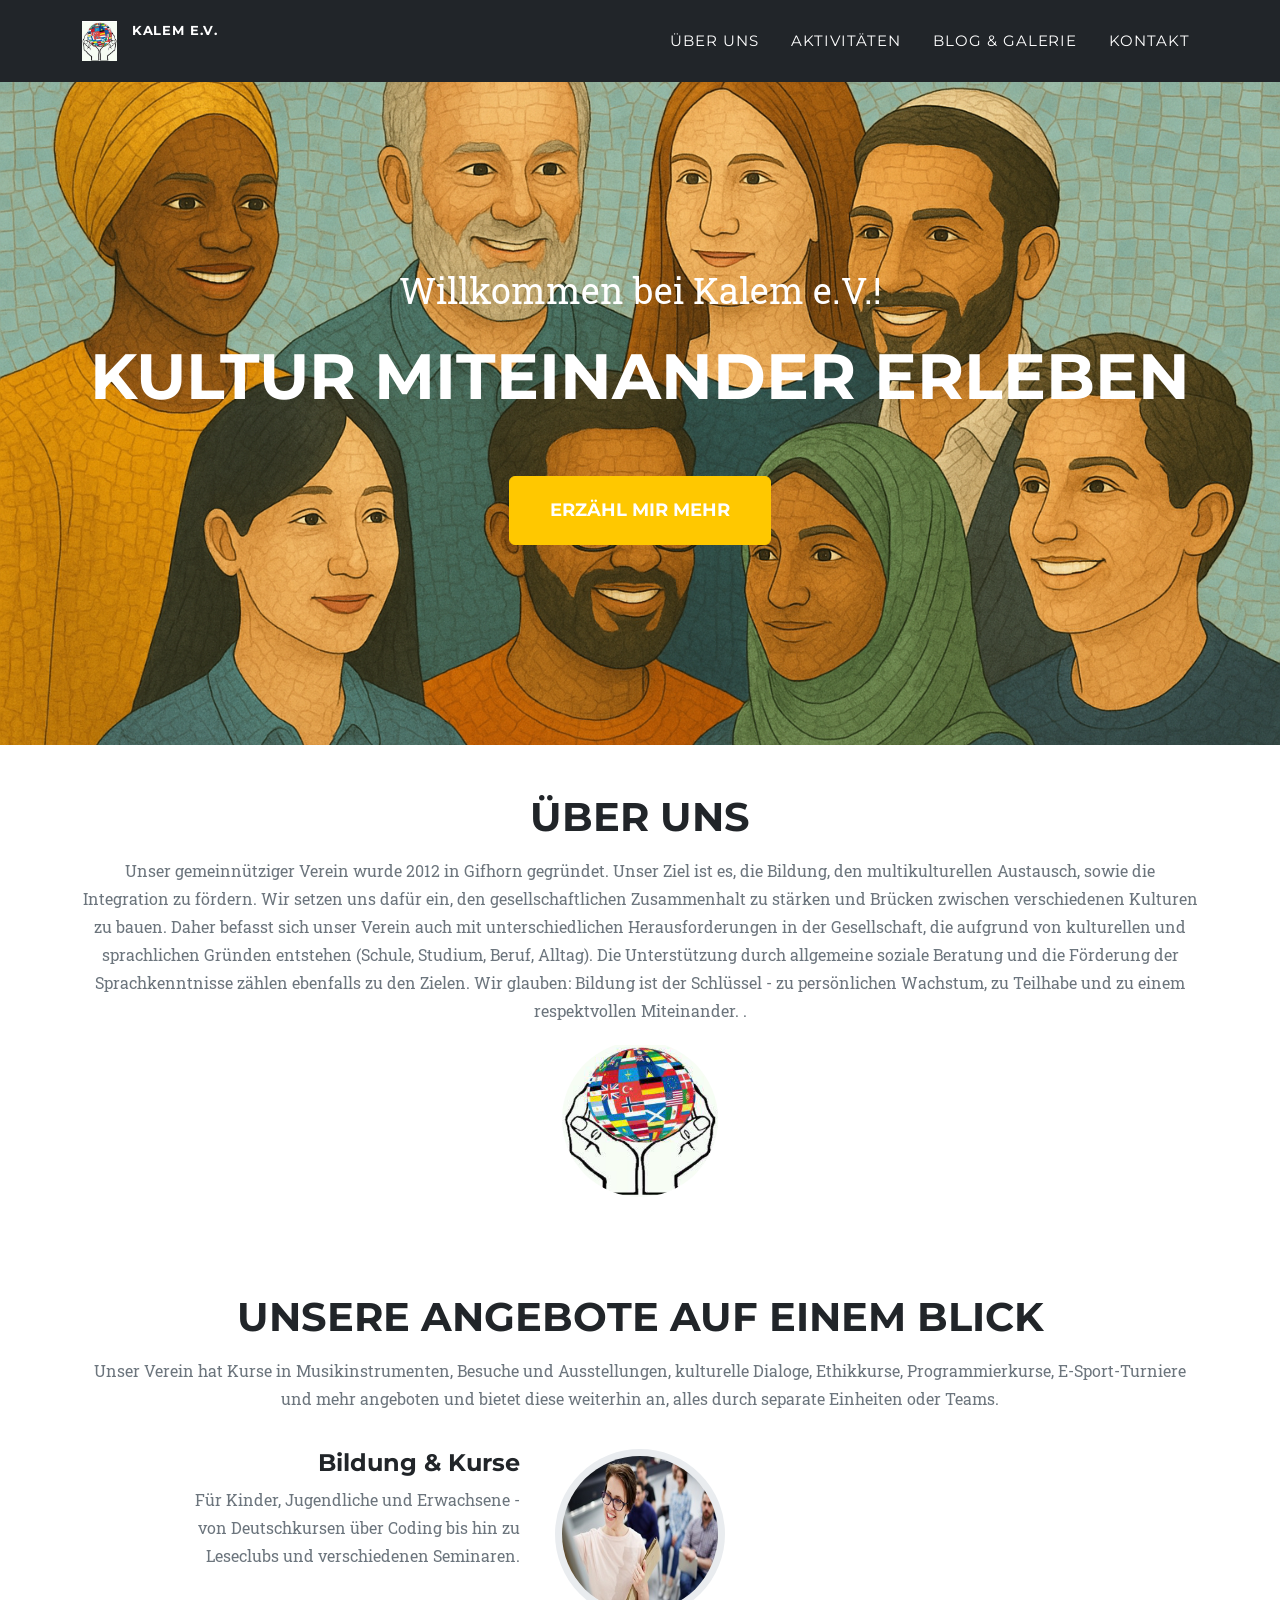
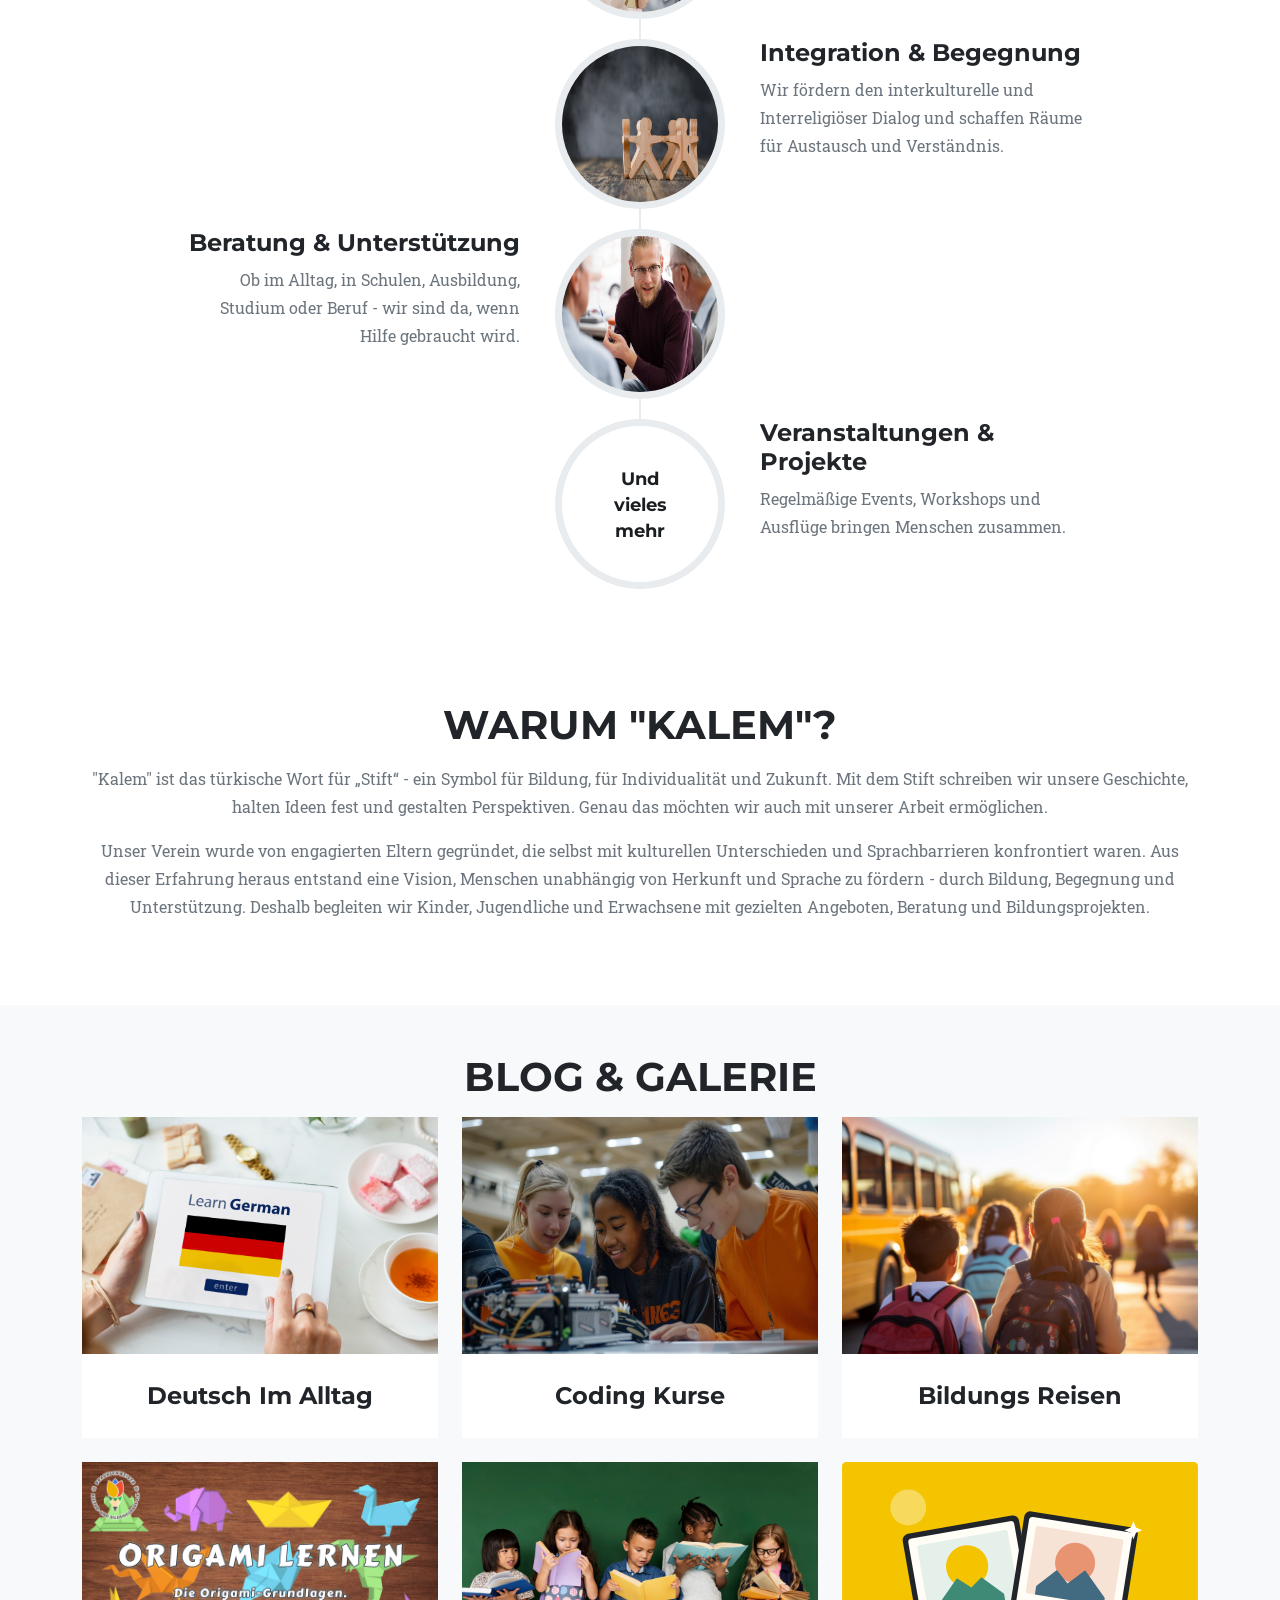
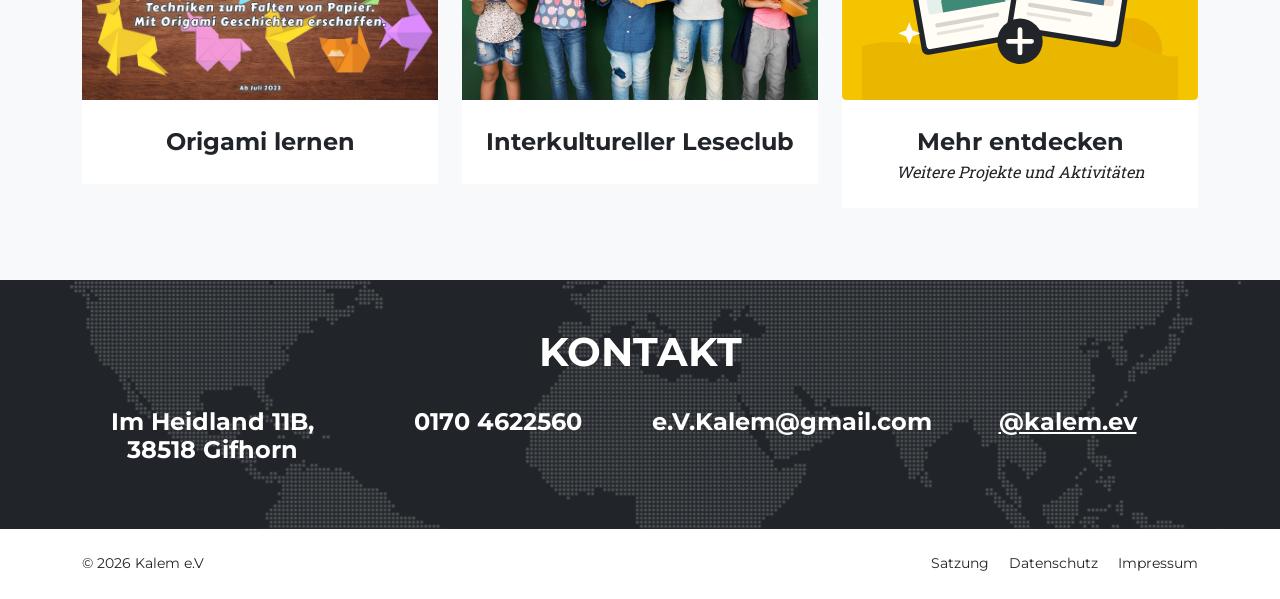
==== commit 0df4d1ef: "add instagram" ====
--- a/index.html
+++ b/index.html
@@ -178,23 +178,29 @@
             <h2 class="section-heading text-uppercase">KONTAKT</h2>
         </div>
         <div class="row text-center">
-            <div class="col-md-4">
+            <div class="col-md-3">
                         <span class="fa-stack fa-4x">
                             <i class="fas fa-location-dot fa-stack-1x fa-inverse"></i>
                         </span>
                 <h4 class="my-3 text-white">Im Heidland 11B, 38518 Gifhorn</h4>
             </div>
-            <div class="col-md-4">
+            <div class="col-md-3">
                         <span class="fa-stack fa-4x">
                             <i class="fas fa-phone fa-stack-1x fa-inverse"></i>
                         </span>
                 <h4 class="my-3 text-white">0170 4622560</h4>
             </div>
-            <div class="col-md-4">
+            <div class="col-md-3">
                         <span class="fa-stack fa-4x">
                             <i class="fas fa-at fa-stack-1x fa-inverse"></i>
                         </span>
                 <h4 class="my-3 text-white">e.V.Kalem@gmail.com</h4>
+            </div>
+            <div class="col-md-3">
+                        <span class="fa-stack fa-4x">
+                            <i class="fab fa-instagram fa-stack-1x fa-inverse"></i>
+                        </span>
+                <h4 class="my-3"><a class="text-white" href="https://www.instagram.com/kalem.ev/" target="_blank" rel="noopener noreferrer">@kalem.ev</a></h4>
             </div>
         </div>
     </div>
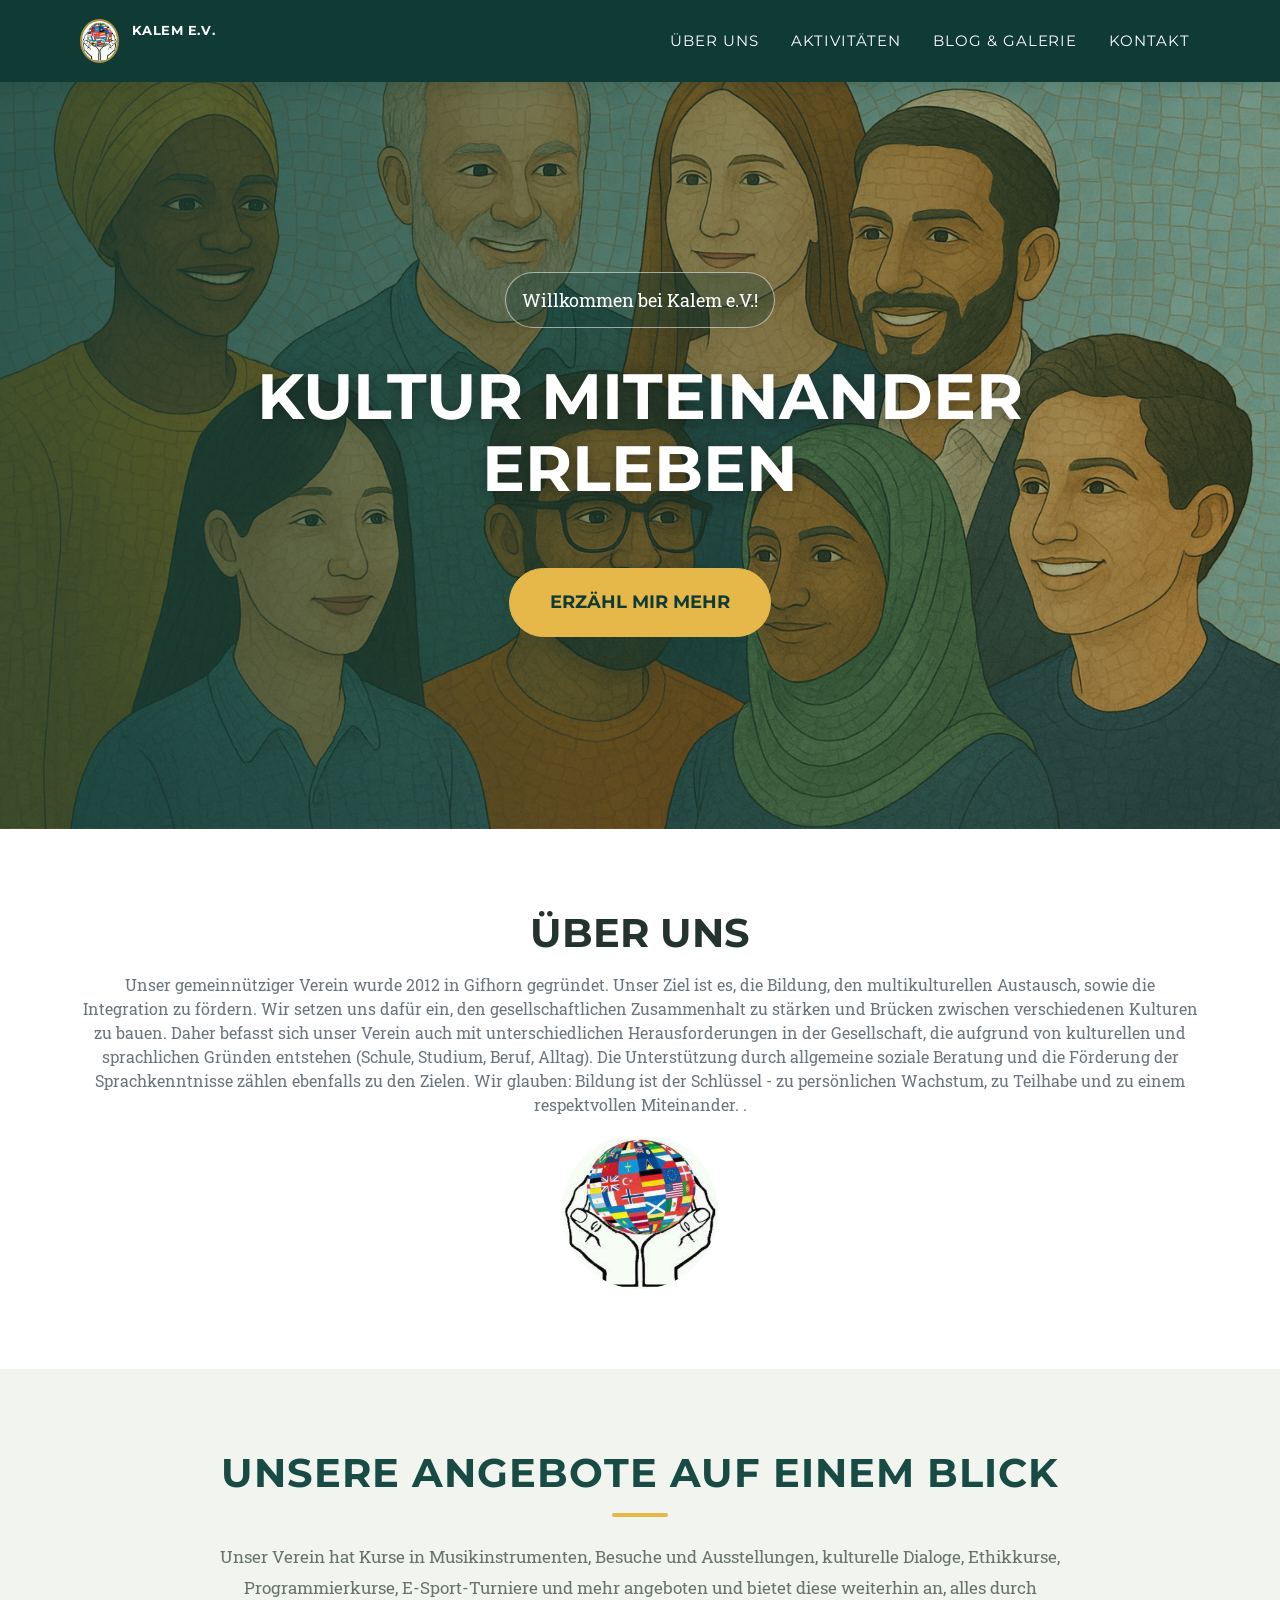
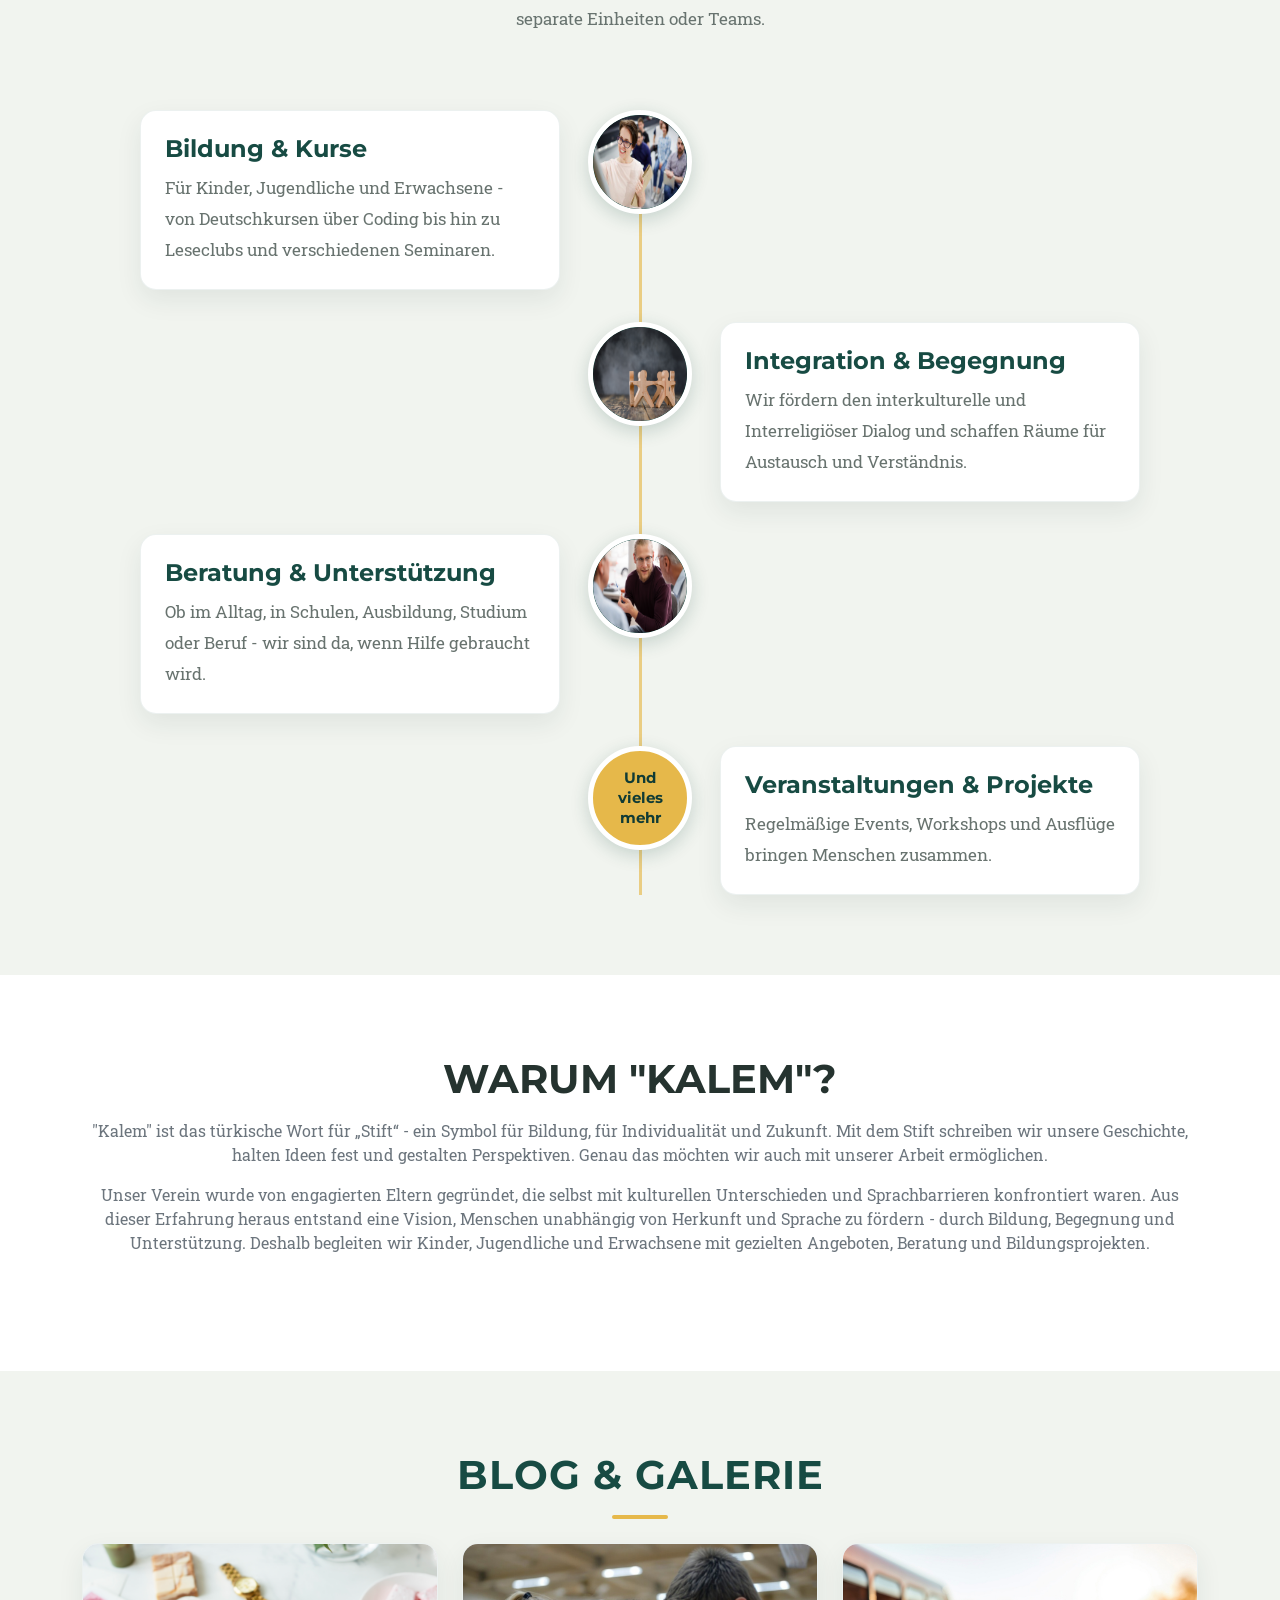
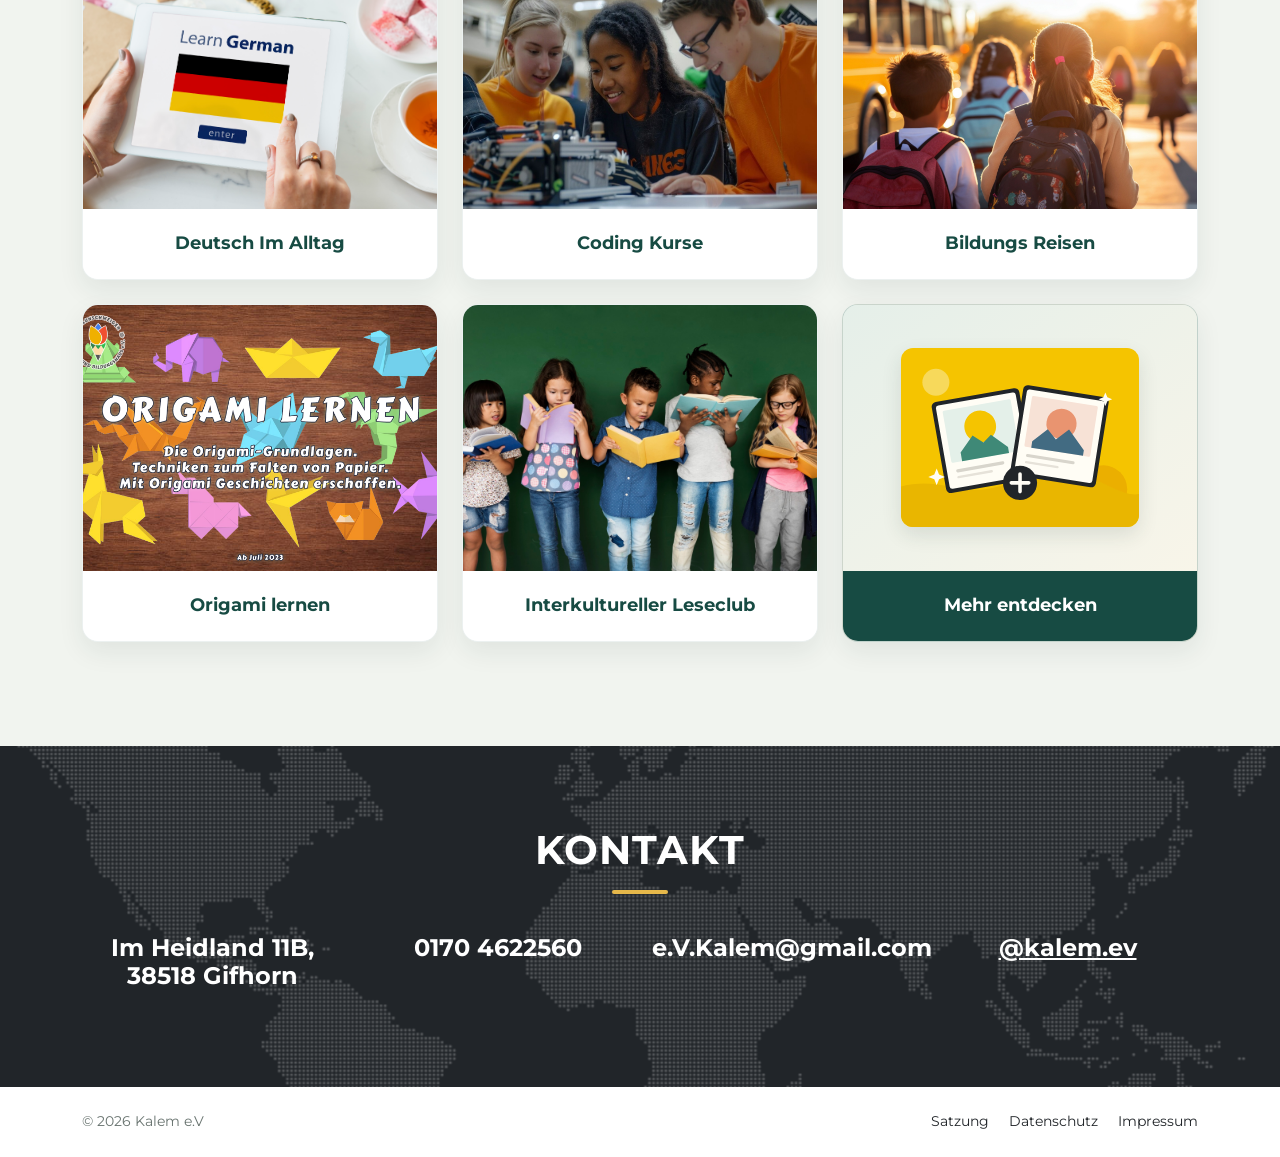
==== commit 48d873d7: "change design" ====
--- a/index.html
+++ b/index.html
@@ -154,7 +154,7 @@
         <div class="row" id="portfolio-items" aria-live="polite">
             <p class="col-12 text-center portfolio-loading">Beiträge werden geladen...</p>
             <div class="col-lg-4 col-sm-6 mb-4">
-                <div class="portfolio-item">
+                <div class="portfolio-item portfolio-more-card">
                     <a class="portfolio-link portfolio-more" href="#allPortfolioModal" data-bs-toggle="modal" aria-label="Alle Projekte anzeigen">
                         <div class="portfolio-hover">
                             <div class="portfolio-hover-content"><i class="fas fa-plus fa-3x"></i></div>
@@ -163,7 +163,6 @@
                     </a>
                     <div class="portfolio-caption">
                         <div class="portfolio-caption-heading">Mehr entdecken</div>
-                        <div class="portfolio-caption-subheading">Weitere Projekte und Aktivitäten</div>
                     </div>
                 </div>
             </div>
